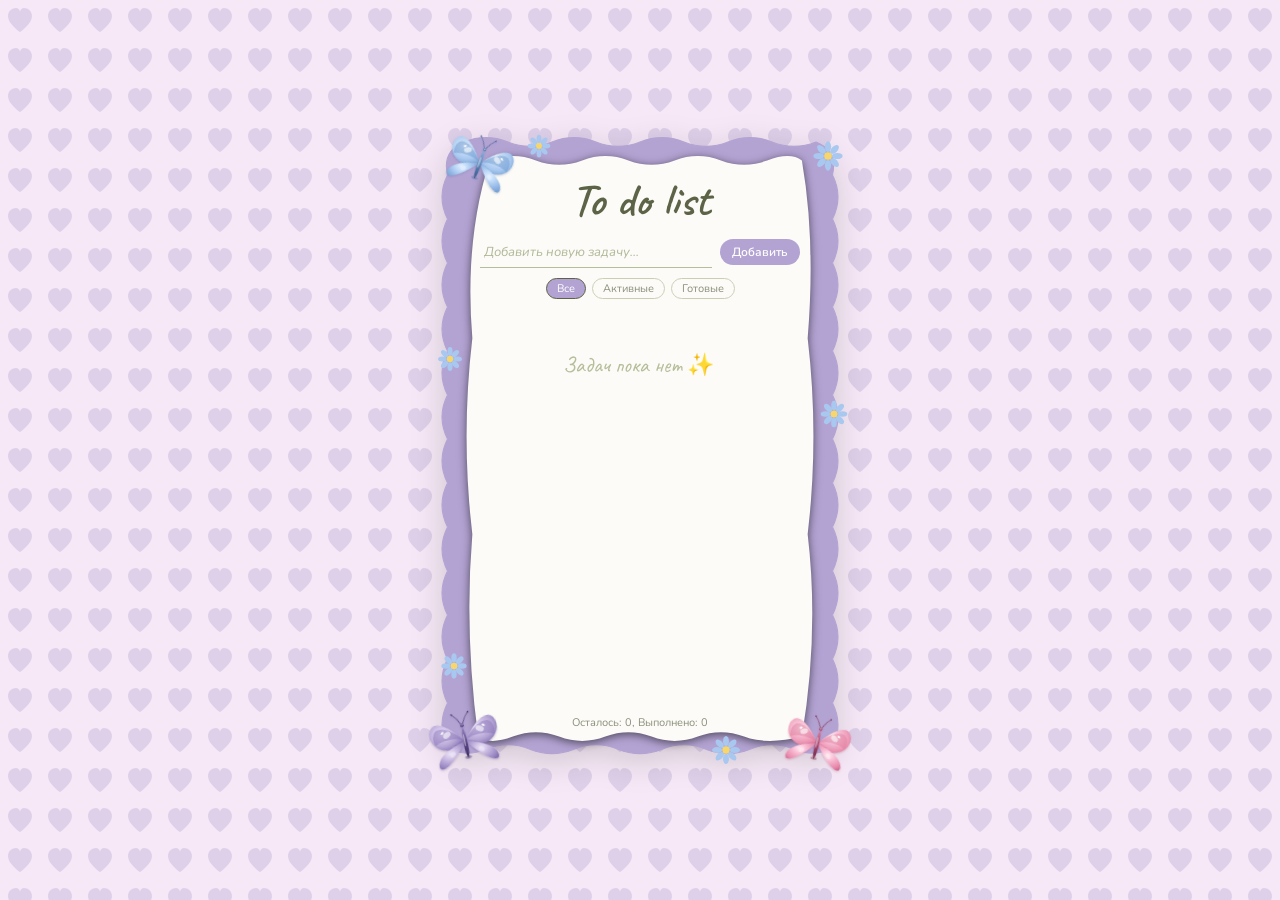
==== task3/index.html @ 6cbfa716 "s" ====
<!DOCTYPE html>
<html lang="ru">
<head>
    <meta charset="UTF-8">
    <meta name="viewport" content="width=device-width, initial-scale=1.0">
    <title>To Do List</title>
    <link rel="preconnect" href="https://fonts.googleapis.com">
    <link rel="preconnect" href="https://fonts.gstatic.com" crossorigin>
    <link href="https://fonts.googleapis.com/css2?family=Caveat:wght@600&family=Nunito:wght@400;600;700&display=swap" rel="stylesheet">
    <link rel="stylesheet" href="style.css">
</head>
<body>
    <div class="app">
        <!-- Волнистая рамка -->
        <svg class="frame-svg" viewBox="0 0 400 600" preserveAspectRatio="none">
            <path d="
                M 40 20
                Q 60 12, 80 20 Q 100 28, 120 20 Q 140 12, 160 20 Q 180 28, 200 20 Q 220 12, 240 20 Q 260 28, 280 20 Q 300 12, 320 20 Q 340 28, 360 20
                Q 380 28, 375 50
                Q 385 70, 375 90 Q 385 110, 375 130 Q 385 150, 375 170 Q 385 190, 375 210 Q 385 230, 375 250 Q 385 270, 375 290 Q 385 310, 375 330 Q 385 350, 375 370 Q 385 390, 375 410 Q 385 430, 375 450 Q 385 470, 375 490 Q 385 510, 375 530 Q 385 550, 375 570
                Q 360 580, 340 572 Q 320 564, 300 572 Q 280 580, 260 572 Q 240 564, 220 572 Q 200 580, 180 572 Q 160 564, 140 572 Q 120 580, 100 572 Q 80 564, 60 572 Q 40 580, 25 570
                Q 15 550, 25 530 Q 15 510, 25 490 Q 15 470, 25 450 Q 15 430, 25 410 Q 15 390, 25 370 Q 15 350, 25 330 Q 15 310, 25 290 Q 15 270, 25 250 Q 15 230, 25 210 Q 15 190, 25 170 Q 15 150, 25 130 Q 15 110, 25 90 Q 15 70, 25 50
                Q 20 28, 40 20 Z
            " fill="#9fa882"/>
        </svg>

        <!-- Белый лист -->
        <div class="paper">
            <svg class="paper-svg" viewBox="0 0 320 500" preserveAspectRatio="none">
                <path d="
                    M 30 15
                    Q 50 8, 70 15 Q 90 22, 110 15 Q 130 8, 150 15 Q 170 22, 190 15 Q 210 8, 230 15 Q 250 22, 270 15 Q 290 8, 300 15
                    Q 312 80, 305 160 Q 315 240, 305 320 Q 315 400, 300 485
                    Q 270 492, 250 485 Q 230 478, 210 485 Q 190 492, 170 485 Q 150 478, 130 485 Q 110 492, 90 485 Q 70 478, 50 485 Q 30 492, 20 485
                    Q 8 400, 15 320 Q 5 240, 15 160 Q 8 80, 30 15 Z
                " fill="#fcfbf7"/>
            </svg>

            <div class="paper-content">
                <h1>To do list</h1>

                <form class="todo-form" id="todo-form">
                    <input type="text" id="todo-input" class="todo-input" placeholder="Добавить новую задачу..." autocomplete="off">
                    <button type="submit" class="btn btn--add">Добавить</button>
                </form>

                <div class="filters" id="filters">
                    <button class="filter-btn active" data-filter="all">Все</button>
                    <button class="filter-btn" data-filter="active">Активные</button>
                    <button class="filter-btn" data-filter="completed">Готовые</button>
                </div>

                <ul class="todo-list" id="todo-list"></ul>

                <div class="counter" id="counter">Осталось: 0, Выполнено: 0</div>
            </div>
        </div>

        <!-- ===== ДЕКОРАЦИИ ===== -->

        <!-- Большая голубая бабочка (в левом верхнем углу) -->
        <svg class="decor bow-top-left" viewBox="0 0 200 200">
            <defs>
                <radialGradient id="bigUpper" cx="40%" cy="35%" r="80%">
                    <stop offset="0%"   stop-color="#f0f7ff"/>
                    <stop offset="25%"  stop-color="#c8ddf5"/>
                    <stop offset="60%"  stop-color="#a8c8f0"/>
                    <stop offset="88%"  stop-color="#7fa8d8"/>
                    <stop offset="100%" stop-color="#5c85b8"/>
                </radialGradient>
                <radialGradient id="bigLower" cx="45%" cy="40%" r="78%">
                    <stop offset="0%"   stop-color="#e3f0ff"/>
                    <stop offset="35%"  stop-color="#b8d4f5"/>
                    <stop offset="75%"  stop-color="#8ab0e0"/>
                    <stop offset="100%" stop-color="#6f9bd0"/>
                </radialGradient>
                <linearGradient id="bigBody" x1="0%" y1="0%" x2="0%" y2="100%">
                    <stop offset="0%"   stop-color="#8ab0e0"/>
                    <stop offset="50%"  stop-color="#5c85b8"/>
                    <stop offset="100%" stop-color="#3a5a8b"/>
                </linearGradient>
                <filter id="bigShadow" x="-30%" y="-30%" width="160%" height="160%">
                    <feDropShadow dx="0" dy="3" stdDeviation="3"
                                  flood-color="#4a6a9b" flood-opacity="0.35"/>
                </filter>
                <filter id="bigBlur" x="-20%" y="-20%" width="140%" height="140%">
                    <feGaussianBlur stdDeviation="1.8"/>
                </filter>
            </defs>

            <g filter="url(#bigShadow)">
                <path d="M 96 100 C 70 60, 30 30, 12 48 C -8 68, 4 108, 40 118 C 60 124, 84 116, 96 100 Z"
                      fill="url(#bigUpper)"/>
                <path d="M 96 104 C 80 130, 50 160, 30 168 C 12 175, 8 158, 22 140 C 40 120, 76 108, 96 104 Z"
                      fill="url(#bigLower)"/>
                <path d="M 104 100 C 130 60, 170 30, 188 48 C 208 68, 196 108, 160 118 C 140 124, 116 116, 104 100 Z"
                      fill="url(#bigUpper)"/>
                <path d="M 104 104 C 120 130, 150 160, 170 168 C 188 175, 192 158, 178 140 C 160 120, 124 108, 104 104 Z"
                      fill="url(#bigLower)"/>

                <g filter="url(#bigBlur)" opacity="0.5">
                    <path d="M 96 100 C 76 72, 44 50, 24 58 C 12 64, 8 84, 14 100 C 40 88, 74 88, 96 100 Z"
                          fill="#6f9bd0"/>
                    <path d="M 104 100 C 124 72, 156 50, 176 58 C 188 64, 192 84, 186 100 C 160 88, 126 88, 104 100 Z"
                          fill="#6f9bd0"/>
                </g>

                <ellipse cx="52" cy="76" rx="12" ry="8" fill="#ffffff" opacity="0.6"
                         transform="rotate(-30 52 76)"/>
                <ellipse cx="148" cy="76" rx="12" ry="8" fill="#ffffff" opacity="0.6"
                         transform="rotate(30 148 76)"/>
                <ellipse cx="40" cy="68" rx="5" ry="3" fill="#ffffff" opacity="0.9"
                         transform="rotate(-30 40 68)"/>
                <ellipse cx="160" cy="68" rx="5" ry="3" fill="#ffffff" opacity="0.9"
                         transform="rotate(30 160 68)"/>
                <ellipse cx="58" cy="134" rx="9" ry="6" fill="#e3f0ff" opacity="0.7"
                         transform="rotate(-40 58 134)"/>
                <ellipse cx="142" cy="134" rx="9" ry="6" fill="#e3f0ff" opacity="0.7"
                         transform="rotate(40 142 134)"/>

                <ellipse cx="100" cy="150" rx="10" ry="4" fill="#4a6a9b"
                         opacity="0.35" filter="url(#bigBlur)"/>
                <path d="M 100 60 C 104 72, 106 90, 106 110 C 106 130, 104 145, 100 152
                         C 96 145, 94 130, 94 110 C 94 90, 96 72, 100 60 Z"
                      fill="url(#bigBody)"/>
                <circle cx="100" cy="58" r="5" fill="#5c85b8"/>
                <circle cx="100" cy="56" r="2" fill="#ffffff" opacity="0.7"/>
                <ellipse cx="98" cy="100" rx="2.5" ry="18" fill="#ffffff" opacity="0.45"/>

                <path d="M 98 54 Q 88 32, 76 22" fill="none"
                      stroke="#3a5a8b" stroke-width="1.8" stroke-linecap="round"/>
                <path d="M 102 54 Q 112 32, 124 22" fill="none"
                      stroke="#3a5a8b" stroke-width="1.8" stroke-linecap="round"/>
                <circle cx="76" cy="22" r="2.2" fill="#3a5a8b"/>
                <circle cx="124" cy="22" r="2.2" fill="#3a5a8b"/>

                <path d="M 96 100 Q 80 106, 66 112" fill="none"
                      stroke="#5c85b8" stroke-width="1" opacity="0.5"/>
                <path d="M 104 100 Q 120 106, 134 112" fill="none"
                      stroke="#5c85b8" stroke-width="1" opacity="0.5"/>
            </g>
        </svg>

        <!-- Ромашки -->
        <svg class="decor daisy daisy--top-center" viewBox="0 0 40 40">
            <g fill="#fbf8eb">
                <ellipse cx="20" cy="8" rx="4" ry="7"/>
                <ellipse cx="20" cy="32" rx="4" ry="7"/>
                <ellipse cx="8" cy="20" rx="7" ry="4"/>
                <ellipse cx="32" cy="20" rx="7" ry="4"/>
                <ellipse cx="11.5" cy="11.5" rx="4" ry="7" transform="rotate(-45 11.5 11.5)"/>
                <ellipse cx="28.5" cy="28.5" rx="4" ry="7" transform="rotate(-45 28.5 28.5)"/>
                <ellipse cx="28.5" cy="11.5" rx="4" ry="7" transform="rotate(45 28.5 11.5)"/>
                <ellipse cx="11.5" cy="28.5" rx="4" ry="7" transform="rotate(45 11.5 28.5)"/>
            </g>
            <circle cx="20" cy="20" r="5" fill="#e0ab4f"/>
        </svg>

        <svg class="decor daisy daisy--top-right" viewBox="0 0 40 40">
            <g fill="#fbf8eb">
                <ellipse cx="20" cy="8" rx="4" ry="7"/>
                <ellipse cx="20" cy="32" rx="4" ry="7"/>
                <ellipse cx="8" cy="20" rx="7" ry="4"/>
                <ellipse cx="32" cy="20" rx="7" ry="4"/>
                <ellipse cx="11.5" cy="11.5" rx="4" ry="7" transform="rotate(-45 11.5 11.5)"/>
                <ellipse cx="28.5" cy="28.5" rx="4" ry="7" transform="rotate(-45 28.5 28.5)"/>
                <ellipse cx="28.5" cy="11.5" rx="4" ry="7" transform="rotate(45 28.5 11.5)"/>
                <ellipse cx="11.5" cy="28.5" rx="4" ry="7" transform="rotate(45 11.5 28.5)"/>
            </g>
            <circle cx="20" cy="20" r="5" fill="#e0ab4f"/>
        </svg>

        <svg class="decor daisy daisy--mid-left" viewBox="0 0 40 40">
            <g fill="#fbf8eb">
                <ellipse cx="20" cy="8" rx="4" ry="7"/>
                <ellipse cx="20" cy="32" rx="4" ry="7"/>
                <ellipse cx="8" cy="20" rx="7" ry="4"/>
                <ellipse cx="32" cy="20" rx="7" ry="4"/>
                <ellipse cx="11.5" cy="11.5" rx="4" ry="7" transform="rotate(-45 11.5 11.5)"/>
                <ellipse cx="28.5" cy="28.5" rx="4" ry="7" transform="rotate(-45 28.5 28.5)"/>
                <ellipse cx="28.5" cy="11.5" rx="4" ry="7" transform="rotate(45 28.5 11.5)"/>
                <ellipse cx="11.5" cy="28.5" rx="4" ry="7" transform="rotate(45 11.5 28.5)"/>
            </g>
            <circle cx="20" cy="20" r="5" fill="#e0ab4f"/>
        </svg>

        <svg class="decor daisy daisy--mid-right" viewBox="0 0 40 40">
            <g fill="#fbf8eb">
                <ellipse cx="20" cy="8" rx="4" ry="7"/>
                <ellipse cx="20" cy="32" rx="4" ry="7"/>
                <ellipse cx="8" cy="20" rx="7" ry="4"/>
                <ellipse cx="32" cy="20" rx="7" ry="4"/>
                <ellipse cx="11.5" cy="11.5" rx="4" ry="7" transform="rotate(-45 11.5 11.5)"/>
                <ellipse cx="28.5" cy="28.5" rx="4" ry="7" transform="rotate(-45 28.5 28.5)"/>
                <ellipse cx="28.5" cy="11.5" rx="4" ry="7" transform="rotate(45 28.5 11.5)"/>
                <ellipse cx="11.5" cy="28.5" rx="4" ry="7" transform="rotate(45 11.5 28.5)"/>
            </g>
            <circle cx="20" cy="20" r="5" fill="#e0ab4f"/>
        </svg>

        <svg class="decor daisy daisy--bottom-left" viewBox="0 0 40 40">
            <g fill="#fbf8eb">
                <ellipse cx="20" cy="8" rx="4" ry="7"/>
                <ellipse cx="20" cy="32" rx="4" ry="7"/>
                <ellipse cx="8" cy="20" rx="7" ry="4"/>
                <ellipse cx="32" cy="20" rx="7" ry="4"/>
                <ellipse cx="11.5" cy="11.5" rx="4" ry="7" transform="rotate(-45 11.5 11.5)"/>
                <ellipse cx="28.5" cy="28.5" rx="4" ry="7" transform="rotate(-45 28.5 28.5)"/>
                <ellipse cx="28.5" cy="11.5" rx="4" ry="7" transform="rotate(45 28.5 11.5)"/>
                <ellipse cx="11.5" cy="28.5" rx="4" ry="7" transform="rotate(45 11.5 28.5)"/>
            </g>
            <circle cx="20" cy="20" r="5" fill="#e0ab4f"/>
        </svg>

        <svg class="decor daisy daisy--bottom-center" viewBox="0 0 40 40">
            <g fill="#fbf8eb">
                <ellipse cx="20" cy="8" rx="4" ry="7"/>
                <ellipse cx="20" cy="32" rx="4" ry="7"/>
                <ellipse cx="8" cy="20" rx="7" ry="4"/>
                <ellipse cx="32" cy="20" rx="7" ry="4"/>
                <ellipse cx="11.5" cy="11.5" rx="4" ry="7" transform="rotate(-45 11.5 11.5)"/>
                <ellipse cx="28.5" cy="28.5" rx="4" ry="7" transform="rotate(-45 28.5 28.5)"/>
                <ellipse cx="28.5" cy="11.5" rx="4" ry="7" transform="rotate(45 28.5 11.5)"/>
                <ellipse cx="11.5" cy="28.5" rx="4" ry="7" transform="rotate(45 11.5 28.5)"/>
            </g>
            <circle cx="20" cy="20" r="5" fill="#e0ab4f"/>
        </svg>

        <!-- Фиолетовая бабочка (слева внизу) -->
        <svg class="decor butterfly-purple" viewBox="0 0 200 200">
            <defs>
                <radialGradient id="purpleUpper" cx="40%" cy="35%" r="80%">
                    <stop offset="0%"   stop-color="#f3eaff"/>
                    <stop offset="25%"  stop-color="#d6c8ec"/>
                    <stop offset="60%"  stop-color="#b3a3d3"/>
                    <stop offset="88%"  stop-color="#8a76b8"/>
                    <stop offset="100%" stop-color="#5e4a8a"/>
                </radialGradient>
                <radialGradient id="purpleLower" cx="45%" cy="40%" r="78%">
                    <stop offset="0%"   stop-color="#ede5f8"/>
                    <stop offset="35%"  stop-color="#c8b8e0"/>
                    <stop offset="75%"  stop-color="#9a89c4"/>
                    <stop offset="100%" stop-color="#7a68a8"/>
                </radialGradient>
                <linearGradient id="purpleBody" x1="0%" y1="0%" x2="0%" y2="100%">
                    <stop offset="0%"   stop-color="#9a89c4"/>
                    <stop offset="50%"  stop-color="#5e4a8a"/>
                    <stop offset="100%" stop-color="#3a2c5e"/>
                </linearGradient>
                <filter id="purpleShadow" x="-30%" y="-30%" width="160%" height="160%">
                    <feDropShadow dx="0" dy="3" stdDeviation="3"
                                  flood-color="#5e4a8a" flood-opacity="0.35"/>
                </filter>
                <filter id="purpleBlur" x="-20%" y="-20%" width="140%" height="140%">
                    <feGaussianBlur stdDeviation="1.8"/>
                </filter>
            </defs>

            <g filter="url(#purpleShadow)">
                <path d="M 96 100 C 70 60, 30 30, 12 48 C -8 68, 4 108, 40 118 C 60 124, 84 116, 96 100 Z"
                      fill="url(#purpleUpper)"/>
                <path d="M 96 104 C 80 130, 50 160, 30 168 C 12 175, 8 158, 22 140 C 40 120, 76 108, 96 104 Z"
                      fill="url(#purpleLower)"/>
                <path d="M 104 100 C 130 60, 170 30, 188 48 C 208 68, 196 108, 160 118 C 140 124, 116 116, 104 100 Z"
                      fill="url(#purpleUpper)"/>
                <path d="M 104 104 C 120 130, 150 160, 170 168 C 188 175, 192 158, 178 140 C 160 120, 124 108, 104 104 Z"
                      fill="url(#purpleLower)"/>

                <g filter="url(#purpleBlur)" opacity="0.5">
                    <path d="M 96 100 C 76 72, 44 50, 24 58 C 12 64, 8 84, 14 100 C 40 88, 74 88, 96 100 Z"
                          fill="#8a76b8"/>
                    <path d="M 104 100 C 124 72, 156 50, 176 58 C 188 64, 192 84, 186 100 C 160 88, 126 88, 104 100 Z"
                          fill="#8a76b8"/>
                </g>

                <ellipse cx="52" cy="76" rx="12" ry="8" fill="#ffffff" opacity="0.6"
                         transform="rotate(-30 52 76)"/>
                <ellipse cx="148" cy="76" rx="12" ry="8" fill="#ffffff" opacity="0.6"
                         transform="rotate(30 148 76)"/>
                <ellipse cx="40" cy="68" rx="5" ry="3" fill="#ffffff" opacity="0.9"
                         transform="rotate(-30 40 68)"/>
                <ellipse cx="160" cy="68" rx="5" ry="3" fill="#ffffff" opacity="0.9"
                         transform="rotate(30 160 68)"/>
                <ellipse cx="58" cy="134" rx="9" ry="6" fill="#ede5f8" opacity="0.7"
                         transform="rotate(-40 58 134)"/>
                <ellipse cx="142" cy="134" rx="9" ry="6" fill="#ede5f8" opacity="0.7"
                         transform="rotate(40 142 134)"/>

                <ellipse cx="100" cy="150" rx="10" ry="4" fill="#3a2c5e"
                         opacity="0.35" filter="url(#purpleBlur)"/>
                <path d="M 100 60 C 104 72, 106 90, 106 110 C 106 130, 104 145, 100 152
                         C 96 145, 94 130, 94 110 C 94 90, 96 72, 100 60 Z"
                      fill="url(#purpleBody)"/>
                <circle cx="100" cy="58" r="5" fill="#5e4a8a"/>
                <circle cx="100" cy="56" r="2" fill="#ffffff" opacity="0.7"/>
                <ellipse cx="98" cy="100" rx="2.5" ry="18" fill="#ffffff" opacity="0.45"/>

                <path d="M 98 54 Q 88 32, 76 22" fill="none"
                      stroke="#3a2c5e" stroke-width="1.8" stroke-linecap="round"/>
                <path d="M 102 54 Q 112 32, 124 22" fill="none"
                      stroke="#3a2c5e" stroke-width="1.8" stroke-linecap="round"/>
                <circle cx="76" cy="22" r="2.2" fill="#3a2c5e"/>
                <circle cx="124" cy="22" r="2.2" fill="#3a2c5e"/>

                <path d="M 96 100 Q 80 106, 66 112" fill="none"
                      stroke="#5e4a8a" stroke-width="1" opacity="0.5"/>
                <path d="M 104 100 Q 120 106, 134 112" fill="none"
                      stroke="#5e4a8a" stroke-width="1" opacity="0.5"/>
            </g>
        </svg>

        <!-- Розовая бабочка (справа внизу) -->
        <svg class="decor butterfly-pink" viewBox="0 0 200 200">
            <defs>
                <radialGradient id="pinkUpper" cx="40%" cy="35%" r="80%">
                    <stop offset="0%"   stop-color="#fff0f5"/>
                    <stop offset="25%"  stop-color="#f8c8da"/>
                    <stop offset="60%"  stop-color="#f0a0bc"/>
                    <stop offset="88%"  stop-color="#e07fa0"/>
                    <stop offset="100%" stop-color="#a84870"/>
                </radialGradient>
                <radialGradient id="pinkLower" cx="45%" cy="40%" r="78%">
                    <stop offset="0%"   stop-color="#ffeaf2"/>
                    <stop offset="35%"  stop-color="#f8b8d0"/>
                    <stop offset="75%"  stop-color="#e88aac"/>
                    <stop offset="100%" stop-color="#c86088"/>
                </radialGradient>
                <linearGradient id="pinkBody" x1="0%" y1="0%" x2="0%" y2="100%">
                    <stop offset="0%"   stop-color="#e07fa0"/>
                    <stop offset="50%"  stop-color="#a84870"/>
                    <stop offset="100%" stop-color="#6e2a48"/>
                </linearGradient>
                <filter id="pinkShadow" x="-30%" y="-30%" width="160%" height="160%">
                    <feDropShadow dx="0" dy="3" stdDeviation="3"
                                  flood-color="#a84870" flood-opacity="0.35"/>
                </filter>
                <filter id="pinkBlur" x="-20%" y="-20%" width="140%" height="140%">
                    <feGaussianBlur stdDeviation="1.8"/>
                </filter>
            </defs>

            <g filter="url(#pinkShadow)">
                <path d="M 96 100 C 70 60, 30 30, 12 48 C -8 68, 4 108, 40 118 C 60 124, 84 116, 96 100 Z"
                      fill="url(#pinkUpper)"/>
                <path d="M 96 104 C 80 130, 50 160, 30 168 C 12 175, 8 158, 22 140 C 40 120, 76 108, 96 104 Z"
                      fill="url(#pinkLower)"/>
                <path d="M 104 100 C 130 60, 170 30, 188 48 C 208 68, 196 108, 160 118 C 140 124, 116 116, 104 100 Z"
                      fill="url(#pinkUpper)"/>
                <path d="M 104 104 C 120 130, 150 160, 170 168 C 188 175, 192 158, 178 140 C 160 120, 124 108, 104 104 Z"
                      fill="url(#pinkLower)"/>

                <g filter="url(#pinkBlur)" opacity="0.5">
                    <path d="M 96 100 C 76 72, 44 50, 24 58 C 12 64, 8 84, 14 100 C 40 88, 74 88, 96 100 Z"
                          fill="#e07fa0"/>
                    <path d="M 104 100 C 124 72, 156 50, 176 58 C 188 64, 192 84, 186 100 C 160 88, 126 88, 104 100 Z"
                          fill="#e07fa0"/>
                </g>

                <ellipse cx="52" cy="76" rx="12" ry="8" fill="#ffffff" opacity="0.6"
                         transform="rotate(-30 52 76)"/>
                <ellipse cx="148" cy="76" rx="12" ry="8" fill="#ffffff" opacity="0.6"
                         transform="rotate(30 148 76)"/>
                <ellipse cx="40" cy="68" rx="5" ry="3" fill="#ffffff" opacity="0.9"
                         transform="rotate(-30 40 68)"/>
                <ellipse cx="160" cy="68" rx="5" ry="3" fill="#ffffff" opacity="0.9"
                         transform="rotate(30 160 68)"/>
                <ellipse cx="58" cy="134" rx="9" ry="6" fill="#ffeaf2" opacity="0.7"
                         transform="rotate(-40 58 134)"/>
                <ellipse cx="142" cy="134" rx="9" ry="6" fill="#ffeaf2" opacity="0.7"
                         transform="rotate(40 142 134)"/>

                <ellipse cx="100" cy="150" rx="10" ry="4" fill="#6e2a48"
                         opacity="0.35" filter="url(#pinkBlur)"/>
                <path d="M 100 60 C 104 72, 106 90, 106 110 C 106 130, 104 145, 100 152
                         C 96 145, 94 130, 94 110 C 94 90, 96 72, 100 60 Z"
                      fill="url(#pinkBody)"/>
                <circle cx="100" cy="58" r="5" fill="#a84870"/>
                <circle cx="100" cy="56" r="2" fill="#ffffff" opacity="0.7"/>
                <ellipse cx="98" cy="100" rx="2.5" ry="18" fill="#ffffff" opacity="0.45"/>

                <path d="M 98 54 Q 88 32, 76 22" fill="none"
                      stroke="#6e2a48" stroke-width="1.8" stroke-linecap="round"/>
                <path d="M 102 54 Q 112 32, 124 22" fill="none"
                      stroke="#6e2a48" stroke-width="1.8" stroke-linecap="round"/>
                <circle cx="76" cy="22" r="2.2" fill="#6e2a48"/>
                <circle cx="124" cy="22" r="2.2" fill="#6e2a48"/>

                <path d="M 96 100 Q 80 106, 66 112" fill="none"
                      stroke="#a84870" stroke-width="1" opacity="0.5"/>
                <path d="M 104 100 Q 120 106, 134 112" fill="none"
                      stroke="#a84870" stroke-width="1" opacity="0.5"/>
            </g>
        </svg>
    </div>

    <script src="script.js"></script>
</body>
</html>
---- task3/style.css ----
* {
    box-sizing: border-box;
    margin: 0;
    padding: 0;
}

:root {
    --olive-bg: #bac4a0;
    --olive-frame: #b3a3d3;
    --paper-bg: #fcfbf7;
    --text-color: #5c6347;
    --line-color: #b5bd99;
}

body {
    font-family: 'Nunito', 'Segoe UI', sans-serif;
    min-height: 100vh;
    display: flex;
    justify-content: center;
    align-items: center;
    padding: 20px 10px;

    /* Фон в клеточку */
       /* Фон из сердечек */
       background-color: #f6e8f6;
       background-image: url("data:image/svg+xml,%3Csvg xmlns='http://www.w3.org/2000/svg' width='40' height='40' viewBox='0 0 40 40'%3E%3Cpath d='M20 32 C20 32 8 24 8 16 C8 11 12 8 16 8 C18 8 20 10 20 12 C20 10 22 8 24 8 C28 8 32 11 32 16 C32 24 20 32 20 32 Z' fill='%23b3a3d3' fill-opacity='0.35'/%3E%3C/svg%3E");
       background-size: 40px 40px;ы
}

/* ===== ОСНОВНОЙ КОНТЕЙНЕР ===== */
.app {
    position: relative;
    width: 100%;
    max-width: 440px;
    height: 660px;
}

/* Зеленая волнистая рамка */
.frame-svg {
    position: absolute;
    inset: 0;
    width: 100%;
    height: 100%;
    filter: drop-shadow(0 8px 16px rgba(15, 15, 15, 0.15));
}

/* Цвет рамки */
.frame-svg path,
.frame-svg rect,
.frame-svg polygon {
    fill: var(--olive-frame);
    stroke: var(--olive-frame);
}
/* ===== БЕЛЫЙ ЛИСТ ===== */
.paper {
    position: absolute;
    inset: 22px 35px 25px 35px;
    display: flex;
    flex-direction: column;
}

.paper-svg {
    position: absolute;
    inset: 0;
    width: 100%;
    height: 100%;
    filter: drop-shadow(0 2px 5px rgba(0, 0, 0, 0.568));
}

.paper-content {
    position: relative;
    z-index: 2;
    height: 100%;
    padding: 35px 25px 25px 25px;
    display: flex;
    flex-direction: column;
}

/* Заголовок */
h1 {
    font-family: 'Caveat', cursive;
    font-weight: 600;
    font-size: 46px;
    color: var(--text-color);
    text-align: center;
    margin-bottom: 12px;
    line-height: 1;
}

/* Форма добавления */
.todo-form {
    display: flex;
    gap: 8px;
    margin-bottom: 10px;
    align-items: center;
}

.todo-input {
    flex: 1;
    padding: 6px 4px;
    border: none;
    border-bottom: 1.5px solid var(--line-color);
    background: transparent;
    font: 15px 'Nunito', sans-serif;
    color: var(--text-color);
    outline: none;
}

.todo-input::placeholder {
    color: #b0b898;
    font-style: italic;
    font-size: 13px;
}

.todo-input.error {
    border-bottom-color: #d9534f;
    animation: shake 0.3s;
}

@keyframes shake {
    0%, 100% { transform: translateX(0); }
    25% { transform: translateX(-4px); }
    75% { transform: translateX(4px); }
}

/* Кнопка "Добавить" */
.btn--add {
    border: none;
    border-radius: 14px;
    padding: 5px 12px;
    background: #B3A3D3;
    color: #fff;
    font: 600 12px 'Nunito', sans-serif;
    cursor: pointer;
    display: flex;
    align-items: center;
    justify-content: center;
    transition: transform 0.15s, background 0.15s;
    flex-shrink: 0;
}

.btn--add:hover {
    transform: scale(1.05);
    background: #fbf1b1;
    color: #252222;
}

.btn--add:active {
    transform: scale(0.95);
}

/* Фильтры */
.filters {
    display: flex;
    gap: 6px;
    margin-bottom: 12px;
    justify-content: center;
}

.filter-btn {
    padding: 2px 10px;
    border: 1px solid var(--line-color);
    background: transparent;
    border-radius: 12px;
    font: 11px 'Nunito', sans-serif;
    color: var(--text-color);
    cursor: pointer;
    opacity: 0.7;
    transition: all 0.2s;
}

.filter-btn.active, .filter-btn:hover {
    opacity: 1;
    background: #B3A3D3;
    color: #fff;
    border-color: var(--text-color);
}

/* Список задач */
.todo-list {
    list-style: none;
    flex: 1;
    overflow-y: auto;
    padding-right: 4px;
}

/* Форматирование полосок как в блокноте */
.todo-item {
    display: flex;
    align-items: center;
    gap: 12px;
    height: 28px;
    border-bottom: 1px dashed var(--line-color);
    position: relative;
}

.todo-item input[type="checkbox"] {
    appearance: none;
    -webkit-appearance: none;
    width: 16px;
    height: 16px;
    border: 1.5px solid var(--text-color);
    border-radius: 50%;
    cursor: pointer;
    outline: none;
    position: relative;
    flex-shrink: 0;
}

.todo-item input[type="checkbox"]:checked {
    background-color: var(--text-color);
}

.todo-item input[type="checkbox"]:checked::after {
    content: '';
    position: absolute;
    top: 3px;
    left: 3px;
    width: 7px;
    height: 4px;
    border-left: 1.5px solid #fff;
    border-bottom: 1.5px solid #fff;
    transform: rotate(-45deg);
}

.todo-item__text {
    flex: 1;
    font-size: 15px;
    color: var(--text-color);
    white-space: nowrap;
    overflow: hidden;
    text-overflow: ellipsis;
}

.todo-item.completed .todo-item__text {
    text-decoration: line-through;
    opacity: 0.5;
}

.todo-item__delete {
    background: transparent;
    border: none;
    color: #c2b59b;
    font-size: 16px;
    cursor: pointer;
    opacity: 0;
    transition: opacity 0.2s, color 0.2s;
}

.todo-item:hover .todo-item__delete {
    opacity: 1;
}

.todo-item__delete:hover {
    color: #d9534f;
}

.empty {
    text-align: center;
    font-family: 'Caveat', cursive;
    font-size: 22px;
    color: var(--line-color);
    padding-top: 40px;
}

/* Счётчик */
.counter {
    text-align: center;
    font-size: 11px;
    color: var(--text-color);
    opacity: 0.7;
    margin-top: 6px;
}

/* Скроллбар */
.todo-list::-webkit-scrollbar {
    width: 3px;
}
.todo-list::-webkit-scrollbar-thumb {
    background: var(--line-color);
    border-radius: 3px;
}

/* ===== ПОЗИЦИОНИРОВАНИЕ ДЕКОРАЦИЙ ===== */
.decor {
    position: absolute;
    z-index: 10;
    pointer-events: none;
}

.bow-top-left {
    top: 10px;
    left: 20px;
    width: 80px;
    height: 65px;
    transform: rotate(20deg);
}


.daisy {
    width: 28px;
    height: 28px;
}

.daisy--top-center { top: 12px; left: 105px; transform: scale(0.85); }
.daisy--top-right { top: 22px; right: 18px; transform: scale(1.1); }
.daisy--mid-left { top: 225px; left: 16px; transform: scale(0.9); }
.daisy--mid-right { top: 280px; right: 12px; transform: scale(1); }
.daisy--bottom-left { bottom: 100px; left: 20px; transform: scale(0.95); }
.daisy--bottom-center { bottom: 16px; right: 120px; transform: scale(1.05); }

/* Лепестки — голубые */
.daisy path,
.daisy polygon,
.daisy ellipse {
    fill: #a8c8f0;
}

/* Серединка — жёлтая (последний circle или элемент с классом) */
.daisy circle:last-child,
.daisy .center {
    fill: #f5d76e;
}

.butterfly-purple {
    bottom: 5px;
    left: 10px;
    width: 70px;
    height: 70px;
    transform: rotate(-12deg);
}

.butterfly-pink {
    bottom: 5px;
    right: 10px;
    width: 65px;
    height: 65px;
    transform: rotate(14deg);
}

/* Адаптив под мобильные устройства */
@media (max-width: 420px) {
    .app {
        height: 600px;
    }
    .paper {
        inset: 18px 25px 20px 25px;
    }
    h1 {
        font-size: 38px;
    }
    .butterfly-purple {
        width: 58px;
        height: 58px;
    }
    .butterfly-pink {
        width: 54px;
        height: 54px;
    }
}
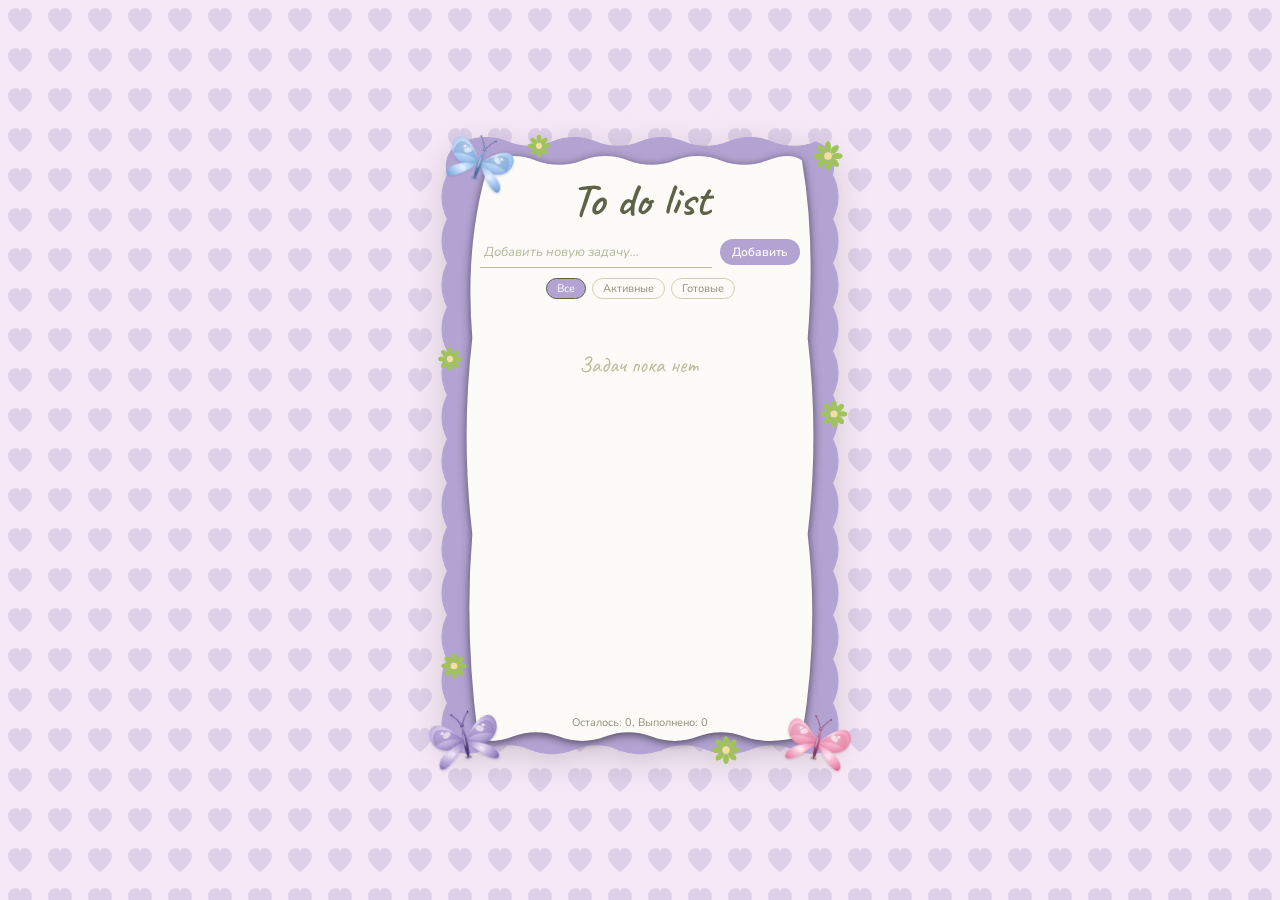
==== commit 363a85e7: "Семантическая вёрстка." ====
--- a/task3/index.html
+++ b/task3/index.html
@@ -7,7 +7,7 @@
     <link rel="preconnect" href="https://fonts.googleapis.com">
     <link rel="preconnect" href="https://fonts.gstatic.com" crossorigin>
     <link href="https://fonts.googleapis.com/css2?family=Caveat:wght@600&family=Nunito:wght@400;600;700&display=swap" rel="stylesheet">
-    <link rel="stylesheet" href="style.css">
+    <link rel="stylesheet" href="css/style.css">
 </head>
 <body>
     <div class="app">
@@ -393,6 +393,6 @@
         </svg>
     </div>
 
-    <script src="script.js"></script>
+    <script type="module" src="js/main.js"></script>
 </body>
 </html>
--- a/task3/css/style.css
+++ b/task3/css/style.css
@@ -0,0 +1,360 @@
+* {
+    box-sizing: border-box;
+    margin: 0;
+    padding: 0;
+}
+
+:root {
+    --olive-bg: #bac4a0;
+    --olive-frame: #b3a3d3;
+    --paper-bg: #fcfbf7;
+    --text-color: #5c6347;
+    --line-color: #b5bd99;
+}
+
+body {
+    font-family: 'Nunito', 'Segoe UI', sans-serif;
+    min-height: 100vh;
+    display: flex;
+    justify-content: center;
+    align-items: center;
+    padding: 20px 10px;
+
+    /* Фон в клеточку */
+       /* Фон из сердечек */
+       background-color: #f6e8f6;
+       background-image: url("data:image/svg+xml,%3Csvg xmlns='http://www.w3.org/2000/svg' width='40' height='40' viewBox='0 0 40 40'%3E%3Cpath d='M20 32 C20 32 8 24 8 16 C8 11 12 8 16 8 C18 8 20 10 20 12 C20 10 22 8 24 8 C28 8 32 11 32 16 C32 24 20 32 20 32 Z' fill='%23b3a3d3' fill-opacity='0.35'/%3E%3C/svg%3E");
+       background-size: 40px 40px;ы
+}
+
+/* ===== ОСНОВНОЙ КОНТЕЙНЕР ===== */
+.app {
+    position: relative;
+    width: 100%;
+    max-width: 440px;
+    height: 660px;
+}
+
+/* Зеленая волнистая рамка */
+.frame-svg {
+    position: absolute;
+    inset: 0;
+    width: 100%;
+    height: 100%;
+    filter: drop-shadow(0 8px 16px rgba(15, 15, 15, 0.15));
+}
+
+/* Цвет рамки */
+.frame-svg path,
+.frame-svg rect,
+.frame-svg polygon {
+    fill: var(--olive-frame);
+    stroke: var(--olive-frame);
+}
+/* ===== БЕЛЫЙ ЛИСТ ===== */
+.paper {
+    position: absolute;
+    inset: 22px 35px 25px 35px;
+    display: flex;
+    flex-direction: column;
+}
+
+.paper-svg {
+    position: absolute;
+    inset: 0;
+    width: 100%;
+    height: 100%;
+    filter: drop-shadow(0 2px 5px rgba(0, 0, 0, 0.568));
+}
+
+.paper-content {
+    position: relative;
+    z-index: 2;
+    height: 100%;
+    padding: 35px 25px 25px 25px;
+    display: flex;
+    flex-direction: column;
+}
+
+/* Заголовок */
+h1 {
+    font-family: 'Caveat', cursive;
+    font-weight: 600;
+    font-size: 46px;
+    color: var(--text-color);
+    text-align: center;
+    margin-bottom: 12px;
+    line-height: 1;
+}
+
+/* Форма добавления */
+.todo-form {
+    display: flex;
+    gap: 8px;
+    margin-bottom: 10px;
+    align-items: center;
+}
+
+.todo-input {
+    flex: 1;
+    padding: 6px 4px;
+    border: none;
+    border-bottom: 1.5px solid var(--line-color);
+    background: transparent;
+    font: 15px 'Nunito', sans-serif;
+    color: var(--text-color);
+    outline: none;
+}
+
+.todo-input::placeholder {
+    color: #b0b898;
+    font-style: italic;
+    font-size: 13px;
+}
+
+.todo-input.error {
+    border-bottom-color: #d9534f;
+    animation: shake 0.3s;
+}
+
+@keyframes shake {
+    0%, 100% { transform: translateX(0); }
+    25% { transform: translateX(-4px); }
+    75% { transform: translateX(4px); }
+}
+
+/* Кнопка "Добавить" */
+.btn--add {
+    border: none;
+    border-radius: 14px;
+    padding: 5px 12px;
+    background: #B3A3D3;
+    color: #fff;
+    font: 600 12px 'Nunito', sans-serif;
+    cursor: pointer;
+    display: flex;
+    align-items: center;
+    justify-content: center;
+    transition: transform 0.15s, background 0.15s;
+    flex-shrink: 0;
+}
+
+.btn--add:hover {
+    transform: scale(1.05);
+    background: #fbf1b1;
+    color: #252222;
+}
+
+.btn--add:active {
+    transform: scale(0.95);
+}
+
+/* Фильтры */
+.filters {
+    display: flex;
+    gap: 6px;
+    margin-bottom: 12px;
+    justify-content: center;
+}
+
+.filter-btn {
+    padding: 2px 10px;
+    border: 1px solid var(--line-color);
+    background: transparent;
+    border-radius: 12px;
+    font: 11px 'Nunito', sans-serif;
+    color: var(--text-color);
+    cursor: pointer;
+    opacity: 0.7;
+    transition: all 0.2s;
+}
+
+.filter-btn.active, .filter-btn:hover {
+    opacity: 1;
+    background: #B3A3D3;
+    color: #fff;
+    border-color: var(--text-color);
+}
+
+/* Список задач */
+.todo-list {
+    list-style: none;
+    flex: 1;
+    overflow-y: auto;
+    padding-right: 4px;
+}
+
+/* Форматирование полосок как в блокноте */
+.todo-item {
+    display: flex;
+    align-items: center;
+    gap: 12px;
+    height: 28px;
+    border-bottom: 1px dashed var(--line-color);
+    position: relative;
+}
+
+.todo-item input[type="checkbox"] {
+    appearance: none;
+    -webkit-appearance: none;
+    width: 16px;
+    height: 16px;
+    border: 1.5px solid var(--text-color);
+    border-radius: 50%;
+    cursor: pointer;
+    outline: none;
+    position: relative;
+    flex-shrink: 0;
+}
+
+.todo-item input[type="checkbox"]:checked {
+    background-color: var(--text-color);
+}
+
+.todo-item input[type="checkbox"]:checked::after {
+    content: '';
+    position: absolute;
+    top: 3px;
+    left: 3px;
+    width: 7px;
+    height: 4px;
+    border-left: 1.5px solid #fff;
+    border-bottom: 1.5px solid #fff;
+    transform: rotate(-45deg);
+}
+
+.todo-item__text {
+    flex: 1;
+    font-size: 15px;
+    color: var(--text-color);
+    white-space: nowrap;
+    overflow: hidden;
+    text-overflow: ellipsis;
+}
+
+.todo-item.completed .todo-item__text {
+    text-decoration: line-through;
+    opacity: 0.5;
+}
+
+.todo-item__delete {
+    background: transparent;
+    border: none;
+    color: #c2b59b;
+    font-size: 16px;
+    cursor: pointer;
+    opacity: 0;
+    transition: opacity 0.2s, color 0.2s;
+}
+
+.todo-item:hover .todo-item__delete {
+    opacity: 1;
+}
+
+.todo-item__delete:hover {
+    color: #d9534f;
+}
+
+.empty {
+    text-align: center;
+    font-family: 'Caveat', cursive;
+    font-size: 22px;
+    color: var(--line-color);
+    padding-top: 40px;
+}
+
+/* Счётчик */
+.counter {
+    text-align: center;
+    font-size: 11px;
+    color: var(--text-color);
+    opacity: 0.7;
+    margin-top: 6px;
+}
+
+/* Скроллбар */
+.todo-list::-webkit-scrollbar {
+    width: 3px;
+}
+.todo-list::-webkit-scrollbar-thumb {
+    background: var(--line-color);
+    border-radius: 3px;
+}
+
+/* ===== ПОЗИЦИОНИРОВАНИЕ ДЕКОРАЦИЙ ===== */
+.decor {
+    position: absolute;
+    z-index: 10;
+    pointer-events: none;
+}
+
+.bow-top-left {
+    top: 10px;
+    left: 20px;
+    width: 80px;
+    height: 65px;
+    transform: rotate(20deg);
+}
+
+
+.daisy {
+    width: 28px;
+    height: 28px;
+}
+
+.daisy--top-center { top: 12px; left: 105px; transform: scale(0.85); }
+.daisy--top-right { top: 22px; right: 18px; transform: scale(1.1); }
+.daisy--mid-left { top: 225px; left: 16px; transform: scale(0.9); }
+.daisy--mid-right { top: 280px; right: 12px; transform: scale(1); }
+.daisy--bottom-left { bottom: 100px; left: 20px; transform: scale(0.95); }
+.daisy--bottom-center { bottom: 16px; right: 120px; transform: scale(1.05); }
+
+/* Лепестки — голубые */
+.daisy path,
+.daisy polygon,
+.daisy ellipse {
+    fill: #a0c459;
+}
+
+/* Серединка — жёлтая (последний circle или элемент с классом) */
+.daisy circle:last-child,
+.daisy .center {
+    fill: #f3e09d;
+}
+
+.butterfly-purple {
+    bottom: 5px;
+    left: 10px;
+    width: 70px;
+    height: 70px;
+    transform: rotate(-12deg);
+}
+
+.butterfly-pink {
+    bottom: 5px;
+    right: 10px;
+    width: 65px;
+    height: 65px;
+    transform: rotate(14deg);
+}
+
+/* Адаптив под мобильные устройства */
+@media (max-width: 420px) {
+    .app {
+        height: 600px;
+    }
+    .paper {
+        inset: 18px 25px 20px 25px;
+    }
+    h1 {
+        font-size: 38px;
+    }
+    .butterfly-purple {
+        width: 58px;
+        height: 58px;
+    }
+    .butterfly-pink {
+        width: 54px;
+        height: 54px;
+    }
+}
